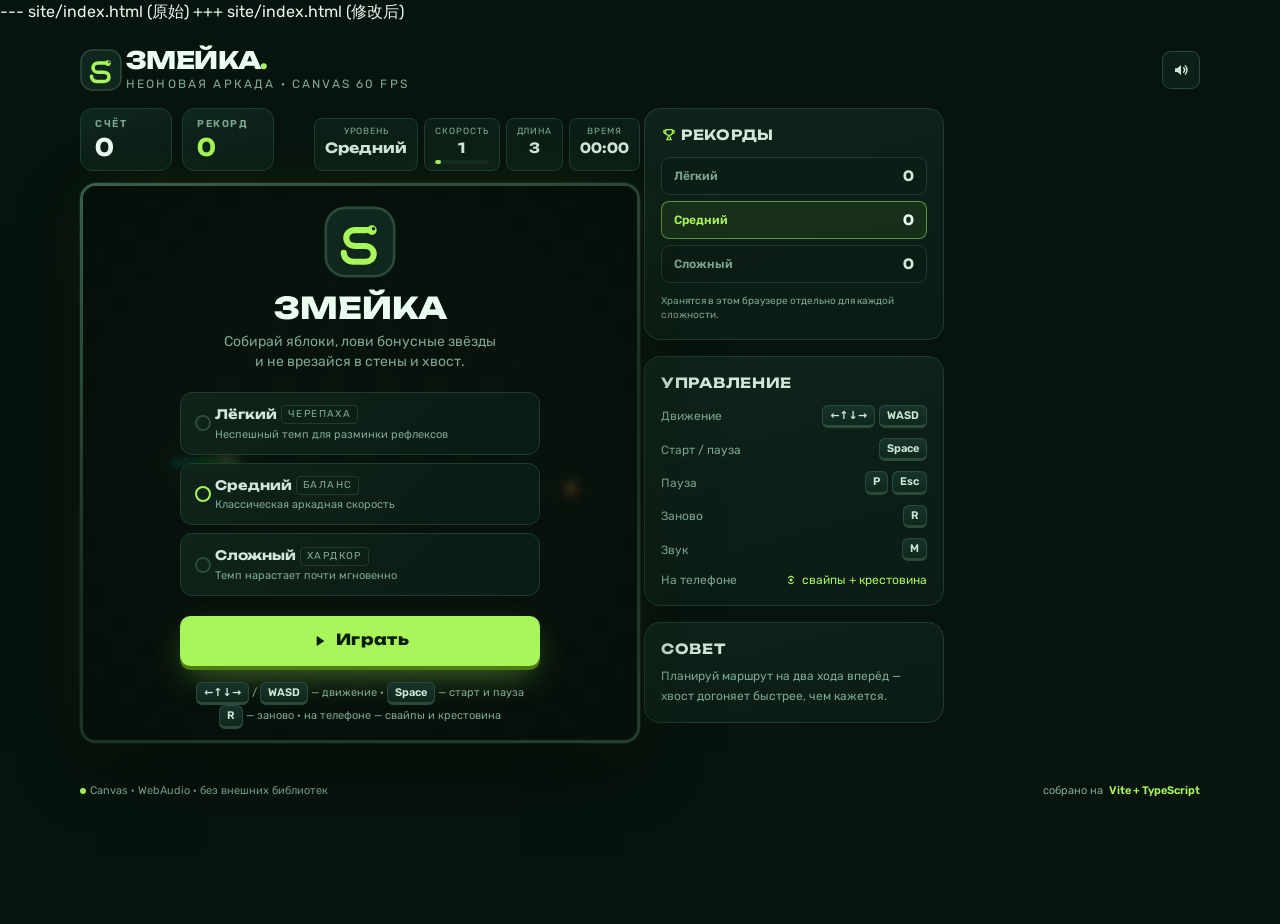
==== index.html @ 30ae53a3 "Add files via upload" ====
--- site/index.html (原始)


+++ site/index.html (修改后)
<!doctype html>
<html lang="ru">
  <head>
    <meta charset="UTF-8" />
    <meta name="viewport" content="width=device-width, initial-scale=1.0, viewport-fit=cover" />
    <meta name="theme-color" content="#07130d" />
    <meta
      name="description"
      content="Змейка — современная аркада: управление с клавиатуры и свайпами, три уровня сложности, текущий и рекордный счёт."
    />
    <title>Змейка · Аркада</title>
    <link
      rel="icon"
      href="data:image/svg+xml,%3Csvg xmlns='http://www.w3.org/2000/svg' viewBox='0 0 100 100'%3E%3Crect width='100' height='100' rx='22' fill='%230c2019'/%3E%3Cpath d='M25 66c0 8 7 13 14 13h20c8 0 13-5 13-11s-5-11-13-11H41c-8 0-13-5-13-11s5-11 13-11h20' stroke='%23a8f65a' stroke-width='9' stroke-linecap='round' fill='none'/%3E%3Ccircle cx='66' cy='24' r='7' fill='%23a8f65a'/%3E%3C/svg%3E"
    />
    <link rel="preconnect" href="https://fonts.googleapis.com" />
    <link rel="preconnect" href="https://fonts.gstatic.com" crossorigin />
    <link
      href="https://fonts.googleapis.com/css2?family=Unbounded:wght@500;700;800;900&family=Rubik:ital,wght@0,400;0,500;0,600;0,700;1,400&display=swap"
      rel="stylesheet"
    />
    <style>
/*! tailwindcss v4.3.3 | MIT License | https://tailwindcss.com */@layer properties{@supports (((-webkit-hyphens:none)) and (not (margin-trim:inline))) or ((-moz-orient:inline) and (not (color:rgb(from red r g b)))){*,:before,:after,::backdrop{--tw-scale-x:1;--tw-scale-y:1;--tw-scale-z:1;--tw-rotate-x:initial;--tw-rotate-y:initial;--tw-rotate-z:initial;--tw-skew-x:initial;--tw-skew-y:initial;--tw-space-y-reverse:0;--tw-border-style:solid;--tw-leading:initial;--tw-font-weight:initial;--tw-tracking:initial;--tw-shadow:0 0 #0000;--tw-shadow-color:initial;--tw-shadow-alpha:100%;--tw-inset-shadow:0 0 #0000;--tw-inset-shadow-color:initial;--tw-inset-shadow-alpha:100%;--tw-ring-color:initial;--tw-ring-shadow:0 0 #0000;--tw-inset-ring-color:initial;--tw-inset-ring-shadow:0 0 #0000;--tw-ring-inset:initial;--tw-ring-offset-width:0px;--tw-ring-offset-color:#fff;--tw-ring-offset-shadow:0 0 #0000;--tw-duration:initial;--tw-translate-x:0;--tw-translate-y:0;--tw-translate-z:0}}}@layer theme{:root,:host{--font-sans:-apple-system, BlinkMacSystemFont, "Segoe UI", Roboto, "Helvetica Neue", "Noto Sans", Arial, sans-serif, "Apple Color Emoji", "Segoe UI Emoji", "Segoe UI Symbol", "Noto Color Emoji";--font-mono:ui-monospace, SFMono-Regular, Menlo, Monaco, Consolas, "Liberation Mono", "Courier New", monospace;--spacing:.25rem;--container-6xl:72rem;--text-xs:.75rem;--text-xs--line-height:calc(1 / .75);--text-sm:.875rem;--text-sm--line-height:calc(1.25 / .875);--text-base:1rem;--text-base--line-height: 1.5 ;--text-xl:1.25rem;--text-xl--line-height:calc(1.75 / 1.25);--text-2xl:1.5rem;--text-2xl--line-height:calc(2 / 1.5);--text-3xl:1.875rem;--text-3xl--line-height: 1.2 ;--font-weight-semibold:600;--font-weight-bold:700;--font-weight-extrabold:800;--tracking-tight:-.025em;--tracking-wider:.05em;--tracking-widest:.1em;--leading-tight:1.25;--leading-snug:1.375;--leading-relaxed:1.625;--radius-lg:.5rem;--radius-xl:.75rem;--radius-2xl:1rem;--default-transition-duration:.15s;--default-transition-timing-function:cubic-bezier(.4, 0, .2, 1);--default-font-family:var(--font-sans);--default-mono-font-family:var(--font-mono);--font-display:"Unbounded", "Rubik", system-ui, sans-serif;--font-body:"Rubik", "Segoe UI", system-ui, sans-serif;--color-acid:#a8f65a;--color-ink:#07130d;--color-line:#1e3d2f;--color-edge:#2c4a3c;--color-fog:#7fa894;--color-mist:#cfe8d8}}@layer base{*,:after,:before,::backdrop{box-sizing:border-box;border:0 solid;margin:0;padding:0}::file-selector-button{box-sizing:border-box;border:0 solid;margin:0;padding:0}html,:host{-webkit-text-size-adjust:100%;-moz-tab-size:4;tab-size:4;line-height:1.5;font-family:var(--default-font-family,-apple-system, BlinkMacSystemFont, "Segoe UI", Roboto, "Helvetica Neue", "Noto Sans", Arial, sans-serif, "Apple Color Emoji", "Segoe UI Emoji", "Segoe UI Symbol", "Noto Color Emoji");font-feature-settings:var(--default-font-feature-settings,normal);font-variation-settings:var(--default-font-variation-settings,normal);-webkit-tap-highlight-color:transparent}hr{height:0;color:inherit;border-top-width:1px}abbr:where([title]){-webkit-text-decoration:underline dotted;text-decoration:underline dotted}h1,h2,h3,h4,h5,h6{font-size:inherit;font-weight:inherit}a{color:inherit;-webkit-text-decoration:inherit;text-decoration:inherit}b,strong{font-weight:bolder}code,kbd,samp,pre{font-family:var(--default-mono-font-family,ui-monospace, SFMono-Regular, Menlo, Monaco, Consolas, "Liberation Mono", "Courier New", monospace);font-feature-settings:var(--default-mono-font-feature-settings,normal);font-variation-settings:var(--default-mono-font-variation-settings,normal);font-size:1em}small{font-size:80%}sub,sup{vertical-align:baseline;font-size:75%;line-height:0;position:relative}sub{bottom:-.25em}sup{top:-.5em}table{text-indent:0;border-color:inherit;border-collapse:collapse}:-moz-focusring:where(:not(iframe)){outline:auto}progress{vertical-align:baseline}summary{display:list-item}ol,ul,menu{list-style:none}img,svg,video,canvas,audio,iframe,embed,object{vertical-align:middle;display:block}img,video{max-width:100%;height:auto}button,input,select,optgroup,textarea{font:inherit;font-feature-settings:inherit;font-variation-settings:inherit;letter-spacing:inherit;color:inherit;opacity:1;background-color:#0000;border-radius:0}::file-selector-button{font:inherit;font-feature-settings:inherit;font-variation-settings:inherit;letter-spacing:inherit;color:inherit;opacity:1;background-color:#0000;border-radius:0}:where(select:is([multiple],[size])) optgroup{font-weight:bolder}:where(select:is([multiple],[size])) optgroup option{padding-inline-start:20px}::file-selector-button{margin-inline-end:4px}::placeholder{opacity:1}@supports (not ((-webkit-appearance:-apple-pay-button))) or (contain-intrinsic-size:1px){::placeholder{color:currentColor}@supports (color:color-mix(in lab,red,red)){::placeholder{color:color-mix(in oklab,currentcolor 50%,transparent)}}}textarea{resize:vertical}::-webkit-search-decoration{-webkit-appearance:none}::-webkit-date-and-time-value{min-height:1lh;text-align:inherit}::-webkit-datetime-edit{display:inline-flex}::-webkit-datetime-edit-fields-wrapper{padding:0}::-webkit-datetime-edit{padding-block:0}::-webkit-datetime-edit-year-field{padding-block:0}::-webkit-datetime-edit-month-field{padding-block:0}::-webkit-datetime-edit-day-field{padding-block:0}::-webkit-datetime-edit-hour-field{padding-block:0}::-webkit-datetime-edit-minute-field{padding-block:0}::-webkit-datetime-edit-second-field{padding-block:0}::-webkit-datetime-edit-millisecond-field{padding-block:0}::-webkit-datetime-edit-meridiem-field{padding-block:0}::-webkit-calendar-picker-indicator{line-height:1}:-moz-ui-invalid{box-shadow:none}button,input:where([type=button],[type=reset],[type=submit]){-webkit-appearance:button;-moz-appearance:button;appearance:button}::file-selector-button{-webkit-appearance:button;-moz-appearance:button;appearance:button}::-webkit-inner-spin-button{height:auto}::-webkit-outer-spin-button{height:auto}[hidden]:where(:not([hidden=until-found])){display:none!important}}@layer components;@layer utilities{.pointer-events-none{pointer-events:none}.sr-only{clip-path:inset(50%);white-space:nowrap;border-width:0;width:1px;height:1px;margin:-1px;padding:0;position:absolute;overflow:hidden}.absolute{position:absolute}.fixed{position:fixed}.relative{position:relative}.inset-0{top:0;right:0;bottom:0;left:0}.inset-\[3px\]{top:3px;right:3px;bottom:3px;left:3px}.-top-2{top:calc(var(--spacing) * -2)}.-top-32{top:calc(var(--spacing) * -32)}.-right-2{right:calc(var(--spacing) * -2)}.-right-32{right:calc(var(--spacing) * -32)}.-bottom-40{bottom:calc(var(--spacing) * -40)}.-left-32{left:calc(var(--spacing) * -32)}.-z-10{z-index:-10}.mx-auto{margin-inline:auto}.my-auto{margin-block:auto}.mt-0\.5{margin-top:calc(var(--spacing) * .5)}.mt-1{margin-top:var(--spacing)}.mt-1\.5{margin-top:calc(var(--spacing) * 1.5)}.mt-2{margin-top:calc(var(--spacing) * 2)}.mt-3{margin-top:calc(var(--spacing) * 3)}.mt-4{margin-top:calc(var(--spacing) * 4)}.mt-5{margin-top:calc(var(--spacing) * 5)}.mb-2{margin-bottom:calc(var(--spacing) * 2)}.mb-3{margin-bottom:calc(var(--spacing) * 3)}.ml-auto{margin-left:auto}.block{display:block}.contents{display:contents}.flex{display:flex}.grid{display:grid}.hidden{display:none}.inline-block{display:inline-block}.inline-flex{display:inline-flex}.h-1{height:var(--spacing)}.h-1\.5{height:calc(var(--spacing) * 1.5)}.h-4{height:calc(var(--spacing) * 4)}.h-12{height:calc(var(--spacing) * 12)}.h-14{height:calc(var(--spacing) * 14)}.h-\[480px\]{height:480px}.h-\[520px\]{height:520px}.h-full{height:100%}.min-h-\[36px\]{min-height:36px}.min-h-screen{min-height:100vh}.w-1\.5{width:calc(var(--spacing) * 1.5)}.w-4{width:calc(var(--spacing) * 4)}.w-14{width:calc(var(--spacing) * 14)}.w-48{width:calc(var(--spacing) * 48)}.w-56{width:calc(var(--spacing) * 56)}.w-60{width:calc(var(--spacing) * 60)}.w-\[480px\]{width:480px}.w-\[520px\]{width:520px}.w-fit{width:fit-content}.w-full{width:100%}.max-w-6xl{max-width:var(--container-6xl)}.max-w-\[340px\]{max-width:340px}.max-w-\[360px\]{max-width:360px}.max-w-\[560px\]{max-width:560px}.min-w-0{min-width:0}.min-w-\[70px\]{min-width:70px}.min-w-\[92px\]{min-width:92px}.shrink-0{flex-shrink:0}.scale-0{--tw-scale-x:0%;--tw-scale-y:0%;--tw-scale-z:0%;scale:var(--tw-scale-x) var(--tw-scale-y)}.transform{transform:var(--tw-rotate-x,) var(--tw-rotate-y,) var(--tw-rotate-z,) var(--tw-skew-x,) var(--tw-skew-y,)}.cursor-pointer{cursor:pointer}.resize{resize:both}.grid-cols-2{grid-template-columns:repeat(2,minmax(0,1fr))}.grid-cols-3{grid-template-columns:repeat(3,minmax(0,1fr))}.flex-col{flex-direction:column}.flex-wrap{flex-wrap:wrap}.place-items-center{place-items:center}.items-center{align-items:center}.items-end{align-items:flex-end}.items-stretch{align-items:stretch}.justify-between{justify-content:space-between}.justify-center{justify-content:center}.gap-1{gap:var(--spacing)}.gap-1\.5{gap:calc(var(--spacing) * 1.5)}.gap-2{gap:var(--spacing)}.gap-2\.5{gap:calc(var(--spacing) * 2.5)}.gap-3{gap:var(--spacing)}.gap-6{gap:var(--spacing)}:where(.space-y-1\.5>:not(:last-child)){--tw-space-y-reverse:0;margin-block-start:calc(calc(var(--spacing) * 1.5) * var(--tw-space-y-reverse));margin-block-end:calc(calc(var(--spacing) * 1.5) * calc(1 - var(--tw-space-y-reverse)))}:where(.space-y-2>:not(:last-child)){--tw-space-y-reverse:0;margin-block-start:calc(calc(var(--spacing) * 2) * var(--tw-space-y-reverse));margin-block-end:calc(calc(var(--spacing) * 2) * calc(1 - var(--tw-space-y-reverse)))}:where(.space-y-2\.5>:not(:last-child)){--tw-space-y-reverse:0;margin-block-start:calc(calc(var(--spacing) * 2.5) * var(--tw-space-y-reverse));margin-block-end:calc(calc(var(--spacing) * 2.5) * calc(1 - var(--tw-space-y-reverse)))}:where(.space-y-4>:not(:last-child)){--tw-space-y-reverse:0;margin-block-start:calc(calc(var(--spacing) * 4) * var(--tw-space-y-reverse));margin-block-end:calc(calc(var(--spacing) * 4) * calc(1 - var(--tw-space-y-reverse)))}.overflow-hidden{overflow:hidden}.overflow-x-hidden{overflow-x:hidden}.overflow-y-auto{overflow-y:auto}.rounded{border-radius:.25rem}.rounded-2xl{border-radius:var(--radius-2xl)}.rounded-\[13px\]{border-radius:13px}.rounded-full{border-radius:3.40282e38px}.rounded-lg{border-radius:var(--radius-lg)}.rounded-xl{border-radius:var(--radius-xl)}.border{border-style:var(--tw-border-style);border-width:1px}.border-2{border-style:var(--tw-border-style);border-width:2px}.border-\[rgba\(168\,246\,90\,0\.5\)\]{border-color:#a8f65a80}.border-edge{border-color:var(--color-edge)}.border-line{border-color:var(--color-line)}.bg-\[\#122b20\]{background-color:#122b20}.bg-\[rgba\(10\,29\,21\,0\.5\)\]{background-color:#0a1d1580}.bg-\[rgba\(168\,246\,90\,0\.07\)\]{background-color:#a8f65a12}.bg-acid{background-color:var(--color-acid)}.p-4{padding:calc(var(--spacing) * 4)}.p-5{padding:calc(var(--spacing) * 5)}.p-\[3px\]{padding:3px}.px-1\.5{padding-inline:calc(var(--spacing) * 1.5)}.px-2{padding-inline:calc(var(--spacing) * 2)}.px-2\.5{padding-inline:calc(var(--spacing) * 2.5)}.px-3{padding-inline:calc(var(--spacing) * 3)}.px-3\.5{padding-inline:calc(var(--spacing) * 3.5)}.px-4{padding-inline:calc(var(--spacing) * 4)}.py-0\.5{padding-block:calc(var(--spacing) * .5)}.py-1{padding-block:var(--spacing)}.py-1\.5{padding-block:calc(var(--spacing) * 1.5)}.py-2{padding-block:calc(var(--spacing) * 2)}.py-2\.5{padding-block:calc(var(--spacing) * 2.5)}.py-3{padding-block:calc(var(--spacing) * 3)}.py-3\.5{padding-block:calc(var(--spacing) * 3.5)}.py-px{padding-block:1px}.pt-6{padding-top:calc(var(--spacing) * 6)}.pb-4{padding-bottom:calc(var(--spacing) * 4)}.pb-8{padding-bottom:calc(var(--spacing) * 8)}.pb-10{padding-bottom:calc(var(--spacing) * 10)}.text-center{text-align:center}.text-left{text-align:left}.font-display{font-family:var(--font-display)}.text-2xl{font-size:var(--text-2xl);line-height:var(--tw-leading,var(--text-2xl--line-height))}.text-3xl{font-size:var(--text-3xl);line-height:var(--tw-leading,var(--text-3xl--line-height))}.text-base{font-size:var(--text-base);line-height:var(--tw-leading,var(--text-base--line-height))}.text-sm{font-size:var(--text-sm);line-height:var(--tw-leading,var(--text-sm--line-height))}.text-xl{font-size:var(--text-xl);line-height:var(--tw-leading,var(--text-xl--line-height))}.text-xs{font-size:var(--text-xs);line-height:var(--tw-leading,var(--text-xs--line-height))}.text-\[9px\]{font-size:9px}.text-\[10px\]{font-size:10px}.text-\[11px\]{font-size:11px}.text-\[12px\]{font-size:12px}.text-\[13px\]{font-size:13px}.leading-none{--tw-leading:1;line-height:1}.leading-relaxed{--tw-leading:var(--leading-relaxed);line-height:var(--leading-relaxed)}.leading-snug{--tw-leading:var(--leading-snug);line-height:var(--leading-snug)}.leading-tight{--tw-leading:var(--leading-tight);line-height:var(--leading-tight)}.font-bold{--tw-font-weight:var(--font-weight-bold);font-weight:var(--font-weight-bold)}.font-extrabold{--tw-font-weight:var(--font-weight-extrabold);font-weight:var(--font-weight-extrabold)}.font-semibold{--tw-font-weight:var(--font-weight-semibold);font-weight:var(--font-weight-semibold)}.tracking-\[0\.14em\]{--tw-tracking:.14em;letter-spacing:.14em}.tracking-\[0\.16em\]{--tw-tracking:.16em;letter-spacing:.16em}.tracking-\[0\.18em\]{--tw-tracking:.18em;letter-spacing:.18em}.tracking-tight{--tw-tracking:var(--tracking-tight);letter-spacing:var(--tracking-tight)}.tracking-wider{--tw-tracking:var(--tracking-wider);letter-spacing:var(--tracking-wider)}.tracking-widest{--tw-tracking:var(--tracking-widest);letter-spacing:var(--tracking-widest)}.text-\[\#eafff0\]{color:#eafff0}.text-acid{color:var(--color-acid)}.text-fog{color:var(--color-fog)}.text-ink{color:var(--color-ink)}.text-mist{color:var(--color-mist)}.uppercase{text-transform:uppercase}.opacity-\[0\.35\]{opacity:.35}.shadow-\[0_0_14px_rgba\(168\,246\,90\,0\.6\)\]{--tw-shadow:0 0 14px var(--tw-shadow-color,#a8f65a99);box-shadow:var(--tw-inset-shadow),var(--tw-inset-ring-shadow),var(--tw-ring-offset-shadow),var(--tw-ring-shadow),var(--tw-shadow)}.shadow-\[0_0_18px_rgba\(168\,246\,90\,0\.55\)\]{--tw-shadow:0 0 18px var(--tw-shadow-color,#a8f65a8c);box-shadow:var(--tw-inset-shadow),var(--tw-inset-ring-shadow),var(--tw-ring-offset-shadow),var(--tw-ring-shadow),var(--tw-shadow)}.transition-all{transition-property:all;transition-timing-function:var(--tw-ease,var(--default-transition-timing-function));transition-duration:var(--tw-duration,var(--default-transition-duration))}.transition-colors{transition-property:color,background-color,border-color,outline-color,text-decoration-color,fill,stroke,--tw-gradient-from,--tw-gradient-via,--tw-gradient-to;transition-timing-function:var(--tw-ease,var(--default-transition-timing-function));transition-duration:var(--tw-duration,var(--default-transition-duration))}.transition-transform{transition-property:transform,translate,scale,rotate;transition-timing-function:var(--tw-ease,var(--default-transition-timing-function));transition-duration:var(--tw-duration,var(--default-transition-duration))}.duration-150{--tw-duration:.15s;transition-duration:.15s}.duration-300{--tw-duration:.3s;transition-duration:.3s}.select-none{-webkit-user-select:none;user-select:none}.peer-checked\:scale-100:is(:where(.peer):checked~*){--tw-scale-x:100%;--tw-scale-y:100%;--tw-scale-z:100%;scale:var(--tw-scale-x) var(--tw-scale-y)}.peer-checked\:border-acid:is(:where(.peer):checked~*){border-color:var(--color-acid)}@media(hover:hover){.hover\:-translate-y-0\.5:hover{--tw-translate-y:calc(var(--spacing) * -.5);translate:var(--tw-translate-x) var(--tw-translate-y)}.hover\:border-\[rgba\(168\,246\,90\,0\.55\)\]:hover{border-color:#a8f65a8c}}@media(min-width:40rem){.sm\:flex{display:flex}.sm\:hidden{display:none}.sm\:text-2xl{font-size:var(--text-2xl);line-height:var(--tw-leading,var(--text-2xl--line-height))}.sm\:text-xs{font-size:var(--text-xs);line-height:var(--tw-leading,var(--text-xs--line-height))}}@media(min-width:64rem){.lg\:max-w-\[300px\]{max-width:300px}.lg\:flex-row{flex-direction:row}.lg\:items-start{align-items:flex-start}}}html,body{background:#07130d}body{font-family:var(--font-body);color:#e9f6ee;-webkit-font-smoothing:antialiased;text-rendering:optimizelegibility;overscroll-behavior-y:none}::selection{color:#f2ffe4;background:#a8f65a59}.tabular{font-variant-numeric:tabular-nums}.btn-primary{color:#0a1d15;font-family:var(--font-display);letter-spacing:.02em;cursor:pointer;background:#a8f65a;border-radius:.65rem;justify-content:center;align-items:center;gap:.55rem;padding:.85rem 1.7rem;font-size:.95rem;font-weight:800;transition:transform .12s,box-shadow .12s,filter .12s;display:inline-flex;box-shadow:0 4px #4d7c0f,0 14px 34px -10px #a8f65a80}.btn-primary:hover{filter:brightness(1.08);transform:translateY(-1px);box-shadow:0 5px #4d7c0f,0 18px 40px -10px #a8f65a8c}.btn-primary:active{transform:translateY(3px);box-shadow:0 1px #4d7c0f}.btn-ghost{color:#cfe8d8;font-family:var(--font-display);letter-spacing:.02em;cursor:pointer;background:#0f271da6;border:1px solid #2c4a3c;border-radius:.65rem;justify-content:center;align-items:center;gap:.5rem;padding:.72rem 1.25rem;font-size:.82rem;font-weight:700;transition:transform .12s,border-color .15s,color .15s,background .15s;display:inline-flex}.btn-ghost:hover{color:#a8f65a;background:#a8f65a0f;border-color:#a8f65a99;transform:translateY(-1px)}.btn-ghost:active{transform:translateY(1px)}.icon-btn{color:#cfe8d8;cursor:pointer;background:#0f271da6;border:1px solid #2c4a3c;border-radius:.55rem;justify-content:center;align-items:center;width:2.35rem;height:2.35rem;transition:transform .12s,border-color .15s,color .15s;display:inline-flex}.icon-btn:hover{color:#a8f65a;border-color:#a8f65aa6;transform:translateY(-1px)}.icon-btn:active{transform:translateY(1px)scale(.96)}.kbd{font-family:var(--font-body);color:#cfe8d8;white-space:nowrap;background:linear-gradient(#17342a,#0f271d);border:1px solid #2c4a3c;border-bottom-width:3px;border-radius:6px;padding:2px 7px;font-size:11px;font-weight:600;line-height:1.4;display:inline-block}@keyframes drift{0%,to{transform:translate(0)scale(1)}50%{transform:translate(70px,50px)scale(1.18)}}.animate-drift{animation:24s ease-in-out infinite drift}.animate-drift-slow{animation:36s ease-in-out infinite reverse drift}@keyframes pop{0%{opacity:0;transform:scale(.9)translateY(10px)}to{opacity:1;transform:none}}.animate-pop{animation:.3s cubic-bezier(.2,1.4,.4,1) both pop}@keyframes fadein{0%{opacity:0}to{opacity:1}}.animate-fadein{animation:.25s both fadein}@keyframes floaty{0%,to{transform:translateY(0)}50%{transform:translateY(-7px)}}.animate-floaty{animation:3.4s ease-in-out infinite floaty}@keyframes blinkdot{0%,to{opacity:1}50%{opacity:.25}}.animate-blinkdot{animation:1.6s ease-in-out infinite blinkdot}@media(prefers-reduced-motion:reduce){.animate-drift,.animate-drift-slow,.animate-floaty{animation:none}}@property --tw-scale-x{syntax:"*";inherits:false;initial-value:1}@property --tw-scale-y{syntax:"*";inherits:false;initial-value:1}@property --tw-scale-z{syntax:"*";inherits:false;initial-value:1}@property --tw-rotate-x{syntax:"*";inherits:false}@property --tw-rotate-y{syntax:"*";inherits:false}@property --tw-rotate-z{syntax:"*";inherits:false}@property --tw-skew-x{syntax:"*";inherits:false}@property --tw-skew-y{syntax:"*";inherits:false}@property --tw-space-y-reverse{syntax:"*";inherits:false;initial-value:0}@property --tw-border-style{syntax:"*";inherits:false;initial-value:solid}@property --tw-leading{syntax:"*";inherits:false}@property --tw-font-weight{syntax:"*";inherits:false}@property --tw-tracking{syntax:"*";inherits:false}@property --tw-shadow{syntax:"*";inherits:false;initial-value:0 0 #0000}@property --tw-shadow-color{syntax:"*";inherits:false}@property --tw-shadow-alpha{syntax:"<percentage>";inherits:false;initial-value:100%}@property --tw-inset-shadow{syntax:"*";inherits:false;initial-value:0 0 #0000}@property --tw-inset-shadow-color{syntax:"*";inherits:false}@property --tw-inset-shadow-alpha{syntax:"<percentage>";inherits:false;initial-value:100%}@property --tw-ring-color{syntax:"*";inherits:false}@property --tw-ring-shadow{syntax:"*";inherits:false;initial-value:0 0 #0000}@property --tw-inset-ring-color{syntax:"*";inherits:false}@property --tw-inset-ring-shadow{syntax:"*";inherits:false;initial-value:0 0 #0000}@property --tw-ring-inset{syntax:"*";inherits:false}@property --tw-ring-offset-width{syntax:"<length>";inherits:false;initial-value:0}@property --tw-ring-offset-color{syntax:"*";inherits:false;initial-value:#fff}@property --tw-ring-offset-shadow{syntax:"*";inherits:false;initial-value:0 0 #0000}@property --tw-duration{syntax:"*";inherits:false}@property --tw-translate-x{syntax:"*";inherits:false;initial-value:0}@property --tw-translate-y{syntax:"*";inherits:false;initial-value:0}@property --tw-translate-z{syntax:"*";inherits:false;initial-value:0}
    </style>
  </head>
  <body>
    <div id="root"></div>
    <script type="module">
(function(){const t=document.createElement("link").relList;if(t&&t.supports&&t.supports("modulepreload"))return;for(const a of document.querySelectorAll('link[rel="modulepreload"]'))i(a);new MutationObserver(a=>{for(const l of a)if(l.type==="childList")for(const c of l.addedNodes)c.tagName==="LINK"&&c.rel==="modulepreload"&&i(c)}).observe(document,{childList:!0,subtree:!0});function s(a){const l={};return a.integrity&&(l.integrity=a.integrity),a.referrerPolicy&&(l.referrerPolicy=a.referrerPolicy),a.crossOrigin==="use-credentials"?l.credentials="include":a.crossOrigin==="anonymous"?l.credentials="omit":l.credentials="same-origin",l}function i(a){if(a.ep)return;a.ep=!0;const l=s(a);fetch(a.href,l)}})();const k=21,z=5,H=6500,T=[{key:"easy",label:"Лёгкий",desc:"Неспешный темп для разминки рефлексов",tag:"черепаха",base:165,min:100,step:3},{key:"normal",label:"Средний",desc:"Классическая аркадная скорость",tag:"баланс",base:118,min:68,step:2.4},{key:"hard",label:"Сложный",desc:"Темп нарастает почти мгновенно",tag:"хардкор",base:86,min:50,step:1.8}],I=e=>T.find(t=>t.key===e)??T[1],j={up:{x:0,y:-1},down:{x:0,y:1},left:{x:-1,y:0},right:{x:1,y:0}},Z={up:"down",down:"up",left:"right",right:"left"},N=e=>Math.floor(Math.random()*e);function D(e){let t={x:0,y:0},s=0;do t={x:N(k),y:N(k)},s++;while(e.has(t.x+","+t.y)&&s<2e3);return t}function ee(e){const t=new Set(e.snake.map(s=>s.x+","+s.y));return t.add(e.food.x+","+e.food.y),e.bonus&&t.add(e.bonus.pos.x+","+e.bonus.pos.y),t}function O(e){const t=Math.floor(k/2),s=[{x:5,y:t},{x:4,y:t},{x:3,y:t}],i={snake:s,prev:s.map(a=>({...a})),dir:"right",queue:[],food:{x:15,y:t},bonus:null,foods:0,score:0,interval:e.base,acc:0,time:0,status:"menu",fx:{particles:[],floats:[],ripples:[],shake:0,flash:0,time:0}};return i.food=D(ee(i)),i}function q(e,t){const s=e.queue.length?e.queue[e.queue.length-1]:e.dir;return t===s||t===Z[s]?!1:e.queue.length<3?(e.queue.push(t),!0):!1}function P(e,t,s,i,a){for(let l=0;l<a;l++){const c=Math.random()*Math.PI*2,p=1.6+Math.random()*3.4;e.fx.particles.push({x:t,y:s,vx:Math.cos(c)*p,vy:Math.sin(c)*p,life:0,max:380+Math.random()*320,size:.05+Math.random()*.09,color:i})}e.fx.particles.length>220&&e.fx.particles.splice(0,e.fx.particles.length-220)}function te(e,t){let s=e.dir;for(;e.queue.length;){const o=e.queue.shift();if(o!==s&&o!==Z[s]){s=o;break}}e.dir=s;const i=e.snake[0],a={x:i.x+j[s].x,y:i.y+j[s].y},l={ate:!1,bonusAte:!1,died:!1,head:a},c=a.x<0||a.y<0||a.x>=k||a.y>=k,p=!c&&a.x===e.food.x&&a.y===e.food.y,g=!c&&e.bonus!==null&&a.x===e.bonus.pos.x&&a.y===e.bonus.pos.y,n=p||g?e.snake:e.snake.slice(0,-1),y=!c&&n.some(o=>o.x===a.x&&o.y===a.y);if(c||y)return l.died=!0,e.status="over",e.fx.shake=1,e.fx.flash=1,P(e,i.x,i.y,"#f87171",24),P(e,i.x,i.y,"#a8f65a",10),l;if(e.prev=e.snake.map(o=>({...o})),e.snake.unshift(a),p){l.ate=!0,e.score+=10,e.foods+=1,e.interval=Math.max(t.min,t.base-e.foods*t.step),P(e,e.food.x,e.food.y,"#fbbf24",12),e.fx.ripples.push({x:e.food.x,y:e.food.y,life:0,max:430,rgb:"251,191,36"}),e.fx.floats.push({x:a.x,y:a.y,text:"+10",life:0,max:720,color:"#fbbf24"});const o=new Set(e.snake.map(d=>d.x+","+d.y));e.bonus&&o.add(e.bonus.pos.x+","+e.bonus.pos.y),e.food=D(o),e.foods%z===0&&!e.bonus&&(o.add(e.food.x+","+e.food.y),e.bonus={pos:D(o),ttl:H,max:H})}else g&&e.bonus?(l.bonusAte=!0,e.score+=50,P(e,e.bonus.pos.x,e.bonus.pos.y,"#67e8f9",18),e.fx.ripples.push({x:e.bonus.pos.x,y:e.bonus.pos.y,life:0,max:540,rgb:"103,232,249"}),e.fx.floats.push({x:a.x,y:a.y,text:"+50",life:0,max:820,color:"#67e8f9"}),e.bonus=null):e.snake.pop();return e.bonus&&(e.bonus.ttl-=e.interval,e.bonus.ttl<=0&&(P(e,e.bonus.pos.x,e.bonus.pos.y,"#38bdf8",6),e.bonus=null)),l}function se(e,t){const s=e.fx;s.time+=t,s.shake=Math.max(0,s.shake-t/480),s.flash=Math.max(0,s.flash-t/430);const i=Math.exp(-t/210),a=t/1e3;for(let l=s.particles.length-1;l>=0;l--){const c=s.particles[l];if(c.life+=t,c.life>=c.max){s.particles.splice(l,1);continue}c.x+=c.vx*a,c.y+=c.vy*a,c.vx*=i,c.vy*=i}for(let l=s.floats.length-1;l>=0;l--)s.floats[l].life+=t,s.floats[l].life>=s.floats[l].max&&s.floats.splice(l,1);for(let l=s.ripples.length-1;l>=0;l--)s.ripples[l].life+=t,s.ripples[l].life>=s.ripples[l].max&&s.ripples.splice(l,1)}function ae(e,t){if(t.base===t.min)return 1;const s=(t.base-e.interval)/(t.base-t.min);return Math.max(1,Math.min(10,1+Math.round(s*9)))}const Y=e=>"snake:best:"+e;function $(e){try{return Number(localStorage.getItem(Y(e)))||0}catch{return 0}}function oe(e,t){try{localStorage.setItem(Y(e),String(t))}catch{}}function ne(){try{return localStorage.getItem("snake:muted")==="1"}catch{return!1}}function ie(e){try{localStorage.setItem("snake:muted",e?"1":"0")}catch{}}function U(e){const t=Math.floor(e/1e3),s=Math.floor(t/60);return`${String(s).padStart(2,"0")}:${String(t%60).padStart(2,"0")}`}const F=e=>e<0?0:e>1?1:e;function le(e){const t=86+e*84,s=62-e*20;return`hsl(${t} 82% ${s}%)`}function re(e,t,s,i,a,l){e.beginPath();for(let c=0;c<8;c++){const p=c%2===0?i:a,g=l+c*Math.PI/4,f=t+Math.cos(g)*p,n=s+Math.sin(g)*p;c===0?e.moveTo(f,n):e.lineTo(f,n)}e.closePath()}function de(e,t,s){const i=s/k,a=o=>(o+.5)*i,l=t.fx;if(e.clearRect(0,0,s,s),e.save(),l.shake>0){const o=l.shake*l.shake*9;e.translate((Math.random()-.5)*o,(Math.random()-.5)*o)}e.fillStyle="#0a1d15",e.fillRect(-10,-10,s+20,s+20),e.fillStyle="rgba(168,246,90,0.032)";for(let o=0;o<k;o++)for(let d=o%2===0?0:1;d<k;d+=2)e.fillRect(d*i,o*i,i,i);const c=e.createRadialGradient(s/2,s/2,s*.08,s/2,s/2,s*.62);c.addColorStop(0,"rgba(168,246,90,0.05)"),c.addColorStop(1,"rgba(168,246,90,0)"),e.fillStyle=c,e.fillRect(0,0,s,s);for(const o of l.ripples){const d=F(o.life/o.max);e.beginPath(),e.arc(a(o.x),a(o.y),Math.max(1,d*i*2.6),0,Math.PI*2),e.strokeStyle=`rgba(${o.rgb},${((1-d)*.55).toFixed(3)})`,e.lineWidth=i*.1*(1-d)+1,e.stroke()}if(t.bonus){const o=t.bonus,d=a(o.pos.x),u=a(o.pos.y),x=F(o.ttl/o.max),m=1+.08*Math.sin(l.time/140);e.beginPath(),e.arc(d,u,i*.55,-Math.PI/2,-Math.PI/2+Math.PI*2*x),e.strokeStyle="rgba(103,232,249,0.85)",e.lineWidth=Math.max(2,i*.07),e.lineCap="round",e.stroke(),e.save(),e.translate(d,u),e.rotate(l.time/620),e.scale(m,m),e.shadowColor="rgba(103,232,249,0.9)",e.shadowBlur=16,re(e,0,0,i*.34,i*.13,0),e.fillStyle="#a5f3fc",e.fill(),e.restore()}{const o=a(t.food.x),d=a(t.food.y),u=i*.3*(1+.09*Math.sin(l.time/170));e.save(),e.shadowColor="rgba(249,115,22,0.85)",e.shadowBlur=15;const x=e.createRadialGradient(o-u*.35,d-u*.4,u*.15,o,d,u);x.addColorStop(0,"#fde68a"),x.addColorStop(.55,"#fb923c"),x.addColorStop(1,"#ea580c"),e.fillStyle=x,e.beginPath(),e.arc(o,d,u,0,Math.PI*2),e.fill(),e.restore(),e.strokeStyle="#92400e",e.lineWidth=Math.max(1.4,i*.05),e.lineCap="round",e.beginPath(),e.moveTo(o,d-u),e.lineTo(o+i*.05,d-u-i*.12),e.stroke(),e.save(),e.translate(o+i*.14,d-u-i*.1),e.rotate(-.5),e.fillStyle="#4ade80",e.beginPath(),e.ellipse(0,0,i*.13,i*.06,0,0,Math.PI*2),e.fill(),e.restore()}const p=t.snake.length,g=t.status==="playing"||t.status==="paused"?F(t.acc/t.interval):1,f=new Array(p);for(let o=0;o<p;o++){const d=t.snake[o],u=t.prev[o===0?0:Math.min(o-1,t.prev.length-1)]??d;f[o]={x:a(u.x+(d.x-u.x)*g),y:a(u.y+(d.y-u.y)*g)}}const n=()=>{e.beginPath(),e.moveTo(f[0].x,f[0].y);for(let o=1;o<p;o++)e.lineTo(f[o].x,f[o].y)};e.lineCap="round",e.lineJoin="round",n(),e.strokeStyle="rgba(168,246,90,0.10)",e.lineWidth=i*1.15,e.stroke(),n(),e.strokeStyle="rgba(4,22,15,0.9)",e.lineWidth=i*.8,e.stroke();for(let o=p-1;o>=1;o--){const d=p<=1?0:o/(p-1);e.beginPath(),e.moveTo(f[o].x,f[o].y),e.lineTo(f[o-1].x,f[o-1].y),e.strokeStyle=le(d),e.lineWidth=i*(.66-.24*d),e.stroke()}{const o=f[0].x,d=f[0].y,u=i*.42;e.save(),e.shadowColor="rgba(190,242,100,0.9)",e.shadowBlur=16;const x=e.createRadialGradient(o-u*.35,d-u*.35,u*.15,o,d,u);x.addColorStop(0,"#eaffb8"),x.addColorStop(.6,"#a8f65a"),x.addColorStop(1,"#65a30d"),e.fillStyle=x,e.beginPath(),e.arc(o,d,u,0,Math.PI*2),e.fill(),e.restore();const m=j[t.dir],S=-m.y,E=m.x,L=l.time%3300<130;for(const A of[1,-1]){const B=o+m.x*i*.11+S*i*.17*A,w=d+m.y*i*.11+E*i*.17*A;e.fillStyle="#f7ffe9",e.beginPath(),L?e.ellipse(B,w,i*.105,i*.02,0,0,Math.PI*2):e.arc(B,w,i*.105,0,Math.PI*2),e.fill(),L||(e.fillStyle="#10231a",e.beginPath(),e.arc(B+m.x*i*.045,w+m.y*i*.045,i*.055,0,Math.PI*2),e.fill())}}for(const o of l.particles){const d=1-o.life/o.max;e.globalAlpha=Math.max(0,d),e.fillStyle=o.color,e.beginPath(),e.arc(a(o.x),a(o.y),Math.max(.6,o.size*i*(.5+d*.5)),0,Math.PI*2),e.fill()}e.globalAlpha=1;for(const o of l.floats){const d=o.life/o.max,u=1-d;e.globalAlpha=Math.max(0,u),e.font=`800 ${Math.max(11,i*.5)}px Unbounded, Rubik, sans-serif`,e.textAlign="center",e.textBaseline="middle";const x=a(o.y)-d*i*1.3;e.strokeStyle="rgba(4,16,11,0.8)",e.lineWidth=4,e.strokeText(o.text,a(o.x),x),e.fillStyle=o.color,e.fillText(o.text,a(o.x),x)}e.globalAlpha=1,l.flash>0&&(e.fillStyle=`rgba(248,113,113,${(l.flash*.22).toFixed(3)})`,e.fillRect(-10,-10,s+20,s+20)),e.restore();const y=e.createRadialGradient(s/2,s/2,s*.36,s/2,s/2,s*.78);y.addColorStop(0,"rgba(3,10,7,0)"),y.addColorStop(1,"rgba(3,10,7,0.55)"),e.fillStyle=y,e.fillRect(0,0,s,s)}class ce{constructor(){this.ctx=null,this.master=null,this.muted=ne()}setMuted(t){this.muted=t,ie(t)}unlock(){this.ensure()}ensure(){if(typeof window>"u")return null;if(!this.ctx){const t=window.AudioContext??window.webkitAudioContext;if(!t)return null;this.ctx=new t,this.master=this.ctx.createGain(),this.master.gain.value=.22,this.master.connect(this.ctx.destination)}return this.ctx.state==="suspended"&&this.ctx.resume(),this.ctx}tone(t,s,i="square",a=1,l,c=0){if(this.muted)return;const p=this.ensure();if(!p||!this.master)return;const g=p.currentTime+c,f=p.createOscillator(),n=p.createGain();f.type=i,f.frequency.setValueAtTime(t,g),l&&f.frequency.exponentialRampToValueAtTime(l,g+s),n.gain.setValueAtTime(1e-4,g),n.gain.exponentialRampToValueAtTime(a,g+.012),n.gain.exponentialRampToValueAtTime(1e-4,g+s),f.connect(n),n.connect(this.master),f.start(g),f.stop(g+s+.06)}eat(){this.tone(520,.09,"square",.85,800)}bonus(){[660,880,1320].forEach((t,s)=>this.tone(t,.1,"triangle",.75,void 0,s*.07))}bonusSpawn(){this.tone(980,.07,"sine",.4,1240,.12)}die(){this.tone(300,.5,"sawtooth",.85,52),this.tone(160,.6,"square",.45,38,.06)}start(){[440,660].forEach((t,s)=>this.tone(t,.08,"square",.65,void 0,s*.07))}pause(){this.tone(340,.09,"square",.5,250)}resume(){this.tone(260,.09,"square",.5,380)}ui(){this.tone(520,.05,"square",.35)}}const h=new ce,pe=T.map((e,t)=>`
  <label data-diff-opt="${e.key}"
    class="diff-opt group relative flex items-center gap-3 border border-line rounded-xl px-3.5 py-3 cursor-pointer transition-all duration-150 hover:border-[rgba(168,246,90,0.55)] hover:-translate-y-0.5"
    style="background:linear-gradient(135deg, rgba(16,38,28,0.9), rgba(10,29,21,0.92))">
    <input type="radio" name="diff" value="${e.key}" class="peer sr-only" ${t===1?"checked":""} />
    <span class="w-4 h-4 shrink-0 rounded-full border-2 border-edge grid place-items-center transition-colors peer-checked:border-acid">
      <span class="w-1.5 h-1.5 rounded-full bg-acid scale-0 transition-transform duration-150 peer-checked:scale-100"></span>
    </span>
    <span class="min-w-0">
      <span class="flex items-center gap-2">
        <span class="font-display font-bold text-[13px] text-mist">${e.label}</span>
        <span class="text-[10px] uppercase tracking-[0.14em] text-fog border border-line rounded px-1.5 py-px">${e.tag}</span>
      </span>
      <span class="block text-[11px] text-fog leading-snug mt-0.5">${e.desc}</span>
    </span>
  </label>`).join("");function fe(){const e=document.getElementById("root");e.innerHTML=`
<div class="relative min-h-screen overflow-x-hidden">
  <div class="pointer-events-none fixed inset-0 -z-10" aria-hidden="true">
    <div class="absolute inset-0"
      style="background:
        radial-gradient(900px 600px at 78% -10%, rgba(168,246,90,0.10), transparent 60%),
        radial-gradient(800px 600px at -10% 110%, rgba(56,189,248,0.07), transparent 60%),
        linear-gradient(#07130d, #081711)">
    </div>
    <div class="absolute inset-0 opacity-[0.35]"
      style="background-image:linear-gradient(rgba(168,246,90,0.045) 1px, transparent 1px), linear-gradient(90deg, rgba(168,246,90,0.045) 1px, transparent 1px); background-size:44px 44px">
    </div>
    <div class="animate-drift absolute -top-32 -right-32 w-[480px] h-[480px] rounded-full" style="background:radial-gradient(circle, rgba(168,246,90,0.13), transparent 65%)"></div>
    <div class="animate-drift-slow absolute -bottom-40 -left-32 w-[520px] h-[520px] rounded-full" style="background:radial-gradient(circle, rgba(56,189,248,0.10), transparent 65%)"></div>
    <div class="absolute inset-0" style="background:radial-gradient(ellipse at center, transparent 55%, rgba(4,10,7,0.65) 100%)"></div>
  </div>

  <header class="max-w-6xl mx-auto px-4 pt-6 pb-4 flex items-center gap-3">
    <svg width="42" height="42" viewBox="0 0 40 40" fill="none" class="shrink-0" aria-hidden="true">
      <rect x="1" y="1" width="38" height="38" rx="11" fill="#0f271d" stroke="#2c4a3c" stroke-width="1.5"/>
      <path d="M11 26c0 3 2.4 5 5.4 5h6.2c3 0 5-1.9 5-4.4s-2-4.4-5-4.4h-5.2c-3 0-5-1.9-5-4.4S14.4 13.4 17.4 13.4h6.4" stroke="#a8f65a" stroke-width="3.4" stroke-linecap="round"/>
      <circle cx="26.6" cy="13.4" r="2.7" fill="#a8f65a"/><circle cx="27.5" cy="12.6" r="0.9" fill="#0a1d15"/>
    </svg>
    <div class="min-w-0">
      <h1 class="font-display font-extrabold text-xl sm:text-2xl leading-none tracking-tight text-[#eafff0]">ЗМЕЙКА<span class="text-acid">.</span></h1>
      <p class="text-[11px] sm:text-xs text-fog mt-1 uppercase tracking-[0.18em]">неоновая аркада · canvas 60 fps</p>
    </div>
    <button id="soundBtn" class="icon-btn ml-auto" title="Звук (M)"></button>
  </header>

  <main class="max-w-6xl mx-auto px-4 pb-10 flex flex-col lg:flex-row gap-6 items-center lg:items-start">
    <section class="w-full max-w-[560px] shrink-0">
      <div class="flex items-end gap-2.5 mb-3 flex-wrap">
        <div class="rounded-xl border border-line px-3.5 py-2 min-w-[92px]" style="background:linear-gradient(160deg,#0f271d,#0a1d15)">
          <div class="text-[10px] uppercase tracking-[0.16em] text-fog font-semibold">Счёт</div>
          <div id="scoreEl" class="tabular font-display font-bold text-2xl text-[#eafff0] leading-tight">0</div>
        </div>
        <div id="bestBox" class="relative rounded-xl border border-line px-3.5 py-2 min-w-[92px]" style="background:linear-gradient(160deg,#0f271d,#0a1d15)">
          <div class="text-[10px] uppercase tracking-[0.16em] text-fog font-semibold">Рекорд</div>
          <div id="bestEl" class="tabular font-display font-bold text-2xl text-acid leading-tight">0</div>
          <span id="newBestBadge" class="hidden absolute -top-2 -right-2 text-[9px] font-bold uppercase tracking-wider bg-acid text-ink rounded-full px-2 py-0.5 shadow-[0_0_14px_rgba(168,246,90,0.6)]">new!</span>
        </div>
        <div class="flex gap-1.5 flex-wrap items-stretch ml-auto">
          <div class="rounded-lg border border-line px-2.5 py-1.5 text-center" style="background:rgba(15,39,29,0.6)">
            <div class="text-[9px] uppercase tracking-widest text-fog">Уровень</div>
            <div id="levelEl" class="font-display font-bold text-sm text-mist leading-tight">Средний</div>
          </div>
          <div class="rounded-lg border border-line px-2.5 py-1.5 text-center min-w-[70px]" style="background:rgba(15,39,29,0.6)">
            <div class="text-[9px] uppercase tracking-widest text-fog">Скорость</div>
            <div id="speedEl" class="font-display font-bold text-sm text-mist leading-tight">1</div>
            <div class="h-1 w-full bg-[#122b20] rounded-full mt-1 overflow-hidden"><div id="speedFill" class="h-full bg-acid rounded-full transition-all duration-300" style="width:10%"></div></div>
          </div>
          <div class="rounded-lg border border-line px-2.5 py-1.5 text-center" style="background:rgba(15,39,29,0.6)">
            <div class="text-[9px] uppercase tracking-widest text-fog">Длина</div>
            <div id="lenEl" class="tabular font-display font-bold text-sm text-mist leading-tight">3</div>
          </div>
          <div class="rounded-lg border border-line px-2.5 py-1.5 text-center" style="background:rgba(15,39,29,0.6)">
            <div class="text-[9px] uppercase tracking-widest text-fog">Время</div>
            <div id="timeEl" class="tabular font-display font-bold text-sm text-mist leading-tight">00:00</div>
          </div>
        </div>
      </div>

      <div id="board" class="relative select-none" style="touch-action:none">
        <div class="rounded-2xl p-[3px]" style="background:linear-gradient(160deg,#3a5f4c,#172e23 55%,#233f31); box-shadow:0 24px 70px -18px rgba(0,0,0,0.8), 0 0 0 1px rgba(168,246,90,0.08), 0 0 60px -12px rgba(168,246,90,0.12)">
          <div class="rounded-[13px] overflow-hidden" style="background:#0a1d15">
            <canvas id="game" class="block w-full"></canvas>
          </div>
        </div>

        <div id="menuOv" class="absolute inset-[3px] rounded-[13px] flex items-center justify-center p-5 overflow-y-auto" style="background:rgba(6,16,11,0.86); backdrop-filter:blur(3px)">
          <div class="animate-pop text-center max-w-[360px] w-full my-auto">
            <div class="animate-floaty inline-block mb-3">
              <svg width="72" height="72" viewBox="0 0 40 40" fill="none" aria-hidden="true">
                <rect x="1" y="1" width="38" height="38" rx="11" fill="#0f271d" stroke="#2c4a3c" stroke-width="1.5"/>
                <path d="M11 26c0 3 2.4 5 5.4 5h6.2c3 0 5-1.9 5-4.4s-2-4.4-5-4.4h-5.2c-3 0-5-1.9-5-4.4S14.4 13.4 17.4 13.4h6.4" stroke="#a8f65a" stroke-width="3.4" stroke-linecap="round"/>
                <circle cx="26.6" cy="13.4" r="2.7" fill="#a8f65a"/><circle cx="27.5" cy="12.6" r="0.9" fill="#0a1d15"/>
              </svg>
            </div>
            <h2 class="font-display font-extrabold text-3xl text-[#eafff0]">ЗМЕЙКА</h2>
            <p class="text-fog text-sm mt-1.5">Собирай яблоки, лови бонусные звёзды<br/>и не врезайся в стены и хвост.</p>
            <div class="mt-5 text-left space-y-2">${pe}</div>
            <button id="playBtn" class="btn-primary w-full mt-5 text-base py-3.5">
              <svg width="16" height="16" viewBox="0 0 24 24" fill="none"><path d="M8.5 5.4v13.2c0 .5.55.8.98.53l10.1-6.6a.63.63 0 0 0 0-1.06L9.48 4.87a.63.63 0 0 0-.98.53Z" fill="currentColor"/></svg>
              Играть
            </button>
            <p class="mt-4 text-[11px] text-fog leading-relaxed">
              <span class="kbd">←↑↓→</span> / <span class="kbd">WASD</span> — движение · <span class="kbd">Space</span> — старт и пауза<br/>
              <span class="kbd">R</span> — заново · на телефоне — свайпы и крестовина
            </p>
          </div>
        </div>

        <div id="pauseOv" class="hidden absolute inset-[3px] rounded-[13px] flex items-center justify-center p-5" style="background:rgba(6,16,11,0.82); backdrop-filter:blur(3px)">
          <div class="animate-pop text-center">
            <div class="inline-flex items-center justify-center w-14 h-14 rounded-2xl border border-line mb-3" style="background:#0f271d">
              <svg width="24" height="24" viewBox="0 0 24 24" fill="none"><rect x="6.2" y="4.8" width="4" height="14.4" rx="1.2" fill="#a8f65a"/><rect x="13.8" y="4.8" width="4" height="14.4" rx="1.2" fill="#a8f65a"/></svg>
            </div>
            <h2 class="font-display font-extrabold text-2xl text-[#eafff0]">ПАУЗА</h2>
            <p class="text-fog text-xs mt-1">Змейка терпеливо ждёт</p>
            <div class="mt-5 flex flex-col gap-2.5 w-56 mx-auto">
              <button id="resumeBtn" class="btn-primary">Продолжить</button>
              <button id="pauseRestartBtn" class="btn-ghost">Начать заново</button>
              <button id="pauseMenuBtn" class="btn-ghost">В меню</button>
            </div>
          </div>
        </div>

        <div id="overOv" class="hidden absolute inset-[3px] rounded-[13px] flex items-center justify-center p-5 overflow-y-auto" style="background:rgba(6,16,11,0.86); backdrop-filter:blur(3px)">
          <div class="animate-pop text-center max-w-[340px] w-full my-auto">
            <div id="overRecordBadge" class="hidden mx-auto mb-3 w-fit items-center gap-1.5 text-[11px] font-bold uppercase tracking-wider bg-acid text-ink rounded-full px-3 py-1 shadow-[0_0_18px_rgba(168,246,90,0.55)]">
              <svg width="12" height="12" viewBox="0 0 24 24" fill="none"><path d="M7 4h10v3.5A5 5 0 0 1 7 7.5V4Zm0 1.5H4.5A0.5.5 0 0 0 4 6c0 2.4 1.4 4 3.6 4.4M17 5.5h2.5a.5.5 0 0 1 .5.5c0 2.4-1.4 4-3.6 4.4M12 12.5V15m-3.5 4h7M10 15h4l.6 4H9.4L10 15Z" stroke="currentColor" stroke-width="2" stroke-linecap="round" stroke-linejoin="round"/></svg>
              Новый рекорд!
            </div>
            <h2 class="font-display font-extrabold text-3xl text-[#eafff0]">ИГРА ОКОНЧЕНА</h2>
            <p id="overReason" class="text-fog text-sm mt-1">Змейка врезалась в стену</p>
            <div class="mt-4 grid grid-cols-2 gap-2.5">
              <div class="rounded-xl border border-line px-3 py-2.5" style="background:rgba(15,39,29,0.7)">
                <div class="text-[10px] uppercase tracking-widest text-fog">Счёт</div>
                <div id="overScore" class="tabular font-display font-bold text-2xl text-[#eafff0]">0</div>
              </div>
              <div class="rounded-xl border border-line px-3 py-2.5" style="background:rgba(15,39,29,0.7)">
                <div class="text-[10px] uppercase tracking-widest text-fog">Рекорд</div>
                <div id="overBest" class="tabular font-display font-bold text-2xl text-acid">0</div>
              </div>
            </div>
            <div class="mt-4 flex flex-wrap justify-center gap-2 text-[11px] text-fog">
              <span class="border border-line rounded-full px-2.5 py-1">Длина: <b id="overLen" class="tabular text-mist">3</b></span>
              <span class="border border-line rounded-full px-2.5 py-1">Яблок: <b id="overFood" class="tabular text-mist">0</b></span>
              <span class="border border-line rounded-full px-2.5 py-1">Время: <b id="overTime" class="tabular text-mist">00:00</b></span>
            </div>
            <div class="mt-5 flex flex-col gap-2.5 w-60 mx-auto">
              <button id="againBtn" class="btn-primary">Ещё раз <span class="kbd">R</span></button>
              <button id="overMenuBtn" class="btn-ghost">В меню</button>
            </div>
          </div>
        </div>
      </div>

      <div id="dpad" class="mt-4 grid grid-cols-3 gap-1.5 w-48 mx-auto sm:hidden">
        <div></div>
        <button data-dpad="up" class="icon-btn w-full h-12 text-acid" aria-label="Вверх"><svg width="20" height="20" viewBox="0 0 24 24" fill="none"><path d="m6 14.2 6-6 6 6" stroke="currentColor" stroke-width="2.4" stroke-linecap="round" stroke-linejoin="round"/></svg></button>
        <div></div>
        <button data-dpad="left" class="icon-btn w-full h-12 text-acid" aria-label="Влево"><svg width="20" height="20" viewBox="0 0 24 24" fill="none"><path d="m6 14.2 6-6 6 6" stroke="currentColor" stroke-width="2.4" stroke-linecap="round" stroke-linejoin="round" transform="rotate(-90 12 12)"/></svg></button>
        <button data-dpad="down" class="icon-btn w-full h-12 text-acid" aria-label="Вниз"><svg width="20" height="20" viewBox="0 0 24 24" fill="none"><path d="m6 14.2 6-6 6 6" stroke="currentColor" stroke-width="2.4" stroke-linecap="round" stroke-linejoin="round" transform="rotate(180 12 12)"/></svg></button>
        <button data-dpad="right" class="icon-btn w-full h-12 text-acid" aria-label="Вправо"><svg width="20" height="20" viewBox="0 0 24 24" fill="none"><path d="m6 14.2 6-6 6 6" stroke="currentColor" stroke-width="2.4" stroke-linecap="round" stroke-linejoin="round" transform="rotate(90 12 12)"/></svg></button>
      </div>
      <p class="mt-2 text-center text-[10px] text-fog sm:hidden uppercase tracking-[0.16em]">свайпы по полю тоже работают</p>
    </section>

    <aside class="w-full max-w-[560px] lg:max-w-[300px] space-y-4">
      <div class="rounded-2xl border border-line p-4" style="background:linear-gradient(165deg, rgba(16,38,28,0.85), rgba(10,29,21,0.9))">
        <div class="flex items-center gap-2 mb-3">
          <svg width="16" height="16" viewBox="0 0 24 24" fill="none"><path d="M7 4h10v3.5A5 5 0 0 1 7 7.5V4Zm0 1.5H4.5A0.5.5 0 0 0 4 6c0 2.4 1.4 4 3.6 4.4M17 5.5h2.5a.5.5 0 0 1 .5.5c0 2.4-1.4 4-3.6 4.4M12 12.5V15m-3.5 4h7M10 15h4l.6 4H9.4L10 15Z" stroke="#a8f65a" stroke-width="1.8" stroke-linecap="round" stroke-linejoin="round"/></svg>
          <h3 class="font-display font-bold text-sm text-mist uppercase tracking-wider">Рекорды</h3>
        </div>
        <div id="recordsBox" class="space-y-1.5"></div>
        <p class="text-[10px] text-fog mt-3 leading-snug">Хранятся в этом браузере отдельно для каждой сложности.</p>
      </div>

      <div class="rounded-2xl border border-line p-4" style="background:linear-gradient(165deg, rgba(16,38,28,0.85), rgba(10,29,21,0.9))">
        <h3 class="font-display font-bold text-sm text-mist uppercase tracking-wider mb-3">Управление</h3>
        <ul class="space-y-2.5 text-[12px] text-fog">
          <li class="flex items-center justify-between gap-2"><span>Движение</span><span class="flex gap-1"><span class="kbd">←↑↓→</span><span class="kbd">WASD</span></span></li>
          <li class="flex items-center justify-between gap-2"><span>Старт / пауза</span><span class="kbd">Space</span></li>
          <li class="flex items-center justify-between gap-2"><span>Пауза</span><span class="flex gap-1"><span class="kbd">P</span><span class="kbd">Esc</span></span></li>
          <li class="flex items-center justify-between gap-2"><span>Заново</span><span class="kbd">R</span></li>
          <li class="flex items-center justify-between gap-2"><span>Звук</span><span class="kbd">M</span></li>
          <li class="flex items-center justify-between gap-2"><span>На телефоне</span>
            <span class="inline-flex items-center gap-1 text-acid">
              <svg width="14" height="14" viewBox="0 0 24 24" fill="none"><circle cx="12" cy="12" r="2.4" fill="currentColor"/><path d="M7.8 7.8a6 6 0 0 1 8.4 0M16.2 16.2a6 6 0 0 1-8.4 0" stroke="currentColor" stroke-width="1.9" stroke-linecap="round"/></svg>
              свайпы + крестовина
            </span>
          </li>
        </ul>
      </div>

      <div class="rounded-2xl border border-line p-4" style="background:linear-gradient(165deg, rgba(16,38,28,0.85), rgba(10,29,21,0.9))">
        <h3 class="font-display font-bold text-sm text-mist uppercase tracking-wider mb-2">Совет</h3>
        <p id="tipEl" class="text-[12px] text-fog leading-relaxed min-h-[36px]" style="transition:opacity 0.4s ease"></p>
      </div>
    </aside>
  </main>

  <footer class="max-w-6xl mx-auto px-4 pb-8 flex flex-wrap items-center gap-2 text-[11px] text-fog">
    <span class="w-1.5 h-1.5 rounded-full bg-acid animate-blinkdot inline-block"></span>
    <span>Canvas · WebAudio · без внешних библиотек</span>
    <span class="ml-auto hidden sm:flex items-center gap-1.5">собрано на <span class="text-acid font-semibold">Vite + TypeScript</span></span>
  </footer>
</div>`;const t=r=>document.getElementById(r),s=t("game"),i=s.getContext("2d"),a={score:t("scoreEl"),best:t("bestEl"),bestBox:t("bestBox"),newBestBadge:t("newBestBadge"),level:t("levelEl"),speed:t("speedEl"),speedFill:t("speedFill"),len:t("lenEl"),time:t("timeEl"),menuOv:t("menuOv"),pauseOv:t("pauseOv"),overOv:t("overOv"),overScore:t("overScore"),overBest:t("overBest"),overLen:t("overLen"),overFood:t("overFood"),overTime:t("overTime"),overReason:t("overReason"),overRecordBadge:t("overRecordBadge"),recordsBox:t("recordsBox"),tip:t("tipEl"),soundBtn:t("soundBtn")},l='<svg width="18" height="18" viewBox="0 0 24 24" fill="none"><path d="M4 9.5v5h3.2L12 18.6V5.4L7.2 9.5H4Z" fill="currentColor"/><path d="M15.5 9a4.3 4.3 0 0 1 0 6M17.8 6.5a8 8 0 0 1 0 11" stroke="currentColor" stroke-width="1.9" stroke-linecap="round"/></svg>',c='<svg width="18" height="18" viewBox="0 0 24 24" fill="none"><path d="M4 9.5v5h3.2L12 18.6V5.4L7.2 9.5H4Z" fill="currentColor"/><path d="m15.5 9.5 5 5m0-5-5 5" stroke="currentColor" stroke-width="2" stroke-linecap="round"/></svg>';let p=localStorage.getItem("snake:diff")||"normal";I(p)||(p="normal");let g=I(p);const f={easy:$("easy"),normal:$("normal"),hard:$("hard")};let n=O(g),y=320,o=0,d=!1;const u=["Планируй маршрут на два хода вперёд — хвост догоняет быстрее, чем кажется.","Каждые 5 яблок появляется звезда на +50 очков. Она исчезает через 6,5 секунд!","Вдоль стены проще обогнуть собственный хвост — используй края поля.","Очередь команд хранит до 3 поворотов: зажимай сложные манёвры заранее.","Следи за шкалой скорости: чем длиннее змейка, тем меньше права на ошибку."];let x=0;a.tip.textContent=u[0],setInterval(()=>{x=(x+1)%u.length,a.tip.style.opacity="0",setTimeout(()=>{a.tip.textContent=u[x],a.tip.style.opacity="1"},260)},9e3);function m(){a.recordsBox.innerHTML=T.map(r=>`
      <div class="flex items-center justify-between rounded-lg px-3 py-2 border transition-colors ${r.key===p?"border-[rgba(168,246,90,0.5)] bg-[rgba(168,246,90,0.07)]":"border-line bg-[rgba(10,29,21,0.5)]"}">
        <span class="text-[12px] font-semibold ${r.key===p?"text-acid":"text-fog"}">${r.label}</span>
        <span class="tabular font-display font-bold text-sm ${r.key===p?"text-[#eafff0]":"text-mist"}">${f[r.key]}</span>
      </div>`).join("")}function S(){a.score.textContent=String(n.score),a.best.textContent=String(f[p]),a.len.textContent=String(n.snake.length),a.time.textContent=U(n.time);const r=ae(n,g);a.speed.textContent=String(r),a.speedFill.style.width=r*10+"%"}function E(){a.soundBtn.innerHTML=h.muted?c:l,a.soundBtn.title=h.muted?"Включить звук (M)":"Выключить звук (M)"}function L(){const r=s.parentElement.getBoundingClientRect().width;y=Math.max(200,Math.min(r,620));const b=Math.min(window.devicePixelRatio||1,2);s.width=Math.round(y*b),s.height=Math.round(y*b),s.style.height=y+"px",i.setTransform(b,0,0,b,0,0)}window.addEventListener("resize",L);function A(r){h.die();const b=n.score>f[p];b&&(f[p]=n.score,oe(p,n.score),m()),a.overScore.textContent=String(n.score),a.overBest.textContent=String(f[p]),a.overLen.textContent=String(n.snake.length),a.overFood.textContent=String(n.foods),a.overTime.textContent=U(n.time),a.overRecordBadge.classList.toggle("hidden",!b),a.overRecordBadge.style.display=b?"inline-flex":"none";const v=r.head;a.overReason.textContent=v.x<0||v.y<0||v.x>=k||v.y>=k?"Змейка врезалась в стену":"Змейка укусила себя за хвост",w("over")}function B(r){requestAnimationFrame(B);const b=Math.min(50,r-o);if(o=r,n.status==="playing"){n.time+=b,n.acc+=b;let v=0;for(;n.acc>=n.interval&&n.status==="playing"&&v++<4;){n.acc-=n.interval;const M=te(n,g);M.died?A(M):(M.ate&&(h.eat(),n.foods%5===0&&n.bonus&&h.bonusSpawn()),M.bonusAte&&h.bonus(),n.score>f[p]&&!d&&(d=!0,a.newBestBadge.classList.remove("hidden"),a.bestBox.style.borderColor="rgba(168,246,90,0.65)"))}}se(n,b),de(i,n,y),S()}function w(r){a.menuOv.classList.toggle("hidden",r!=="menu"),a.pauseOv.classList.toggle("hidden",r!=="pause"),a.overOv.classList.toggle("hidden",r!=="over")}function C(){h.unlock(),n=O(g),n.status="playing",n.acc=0,d=!1,a.newBestBadge.classList.add("hidden"),a.bestBox.style.borderColor="",w("none"),h.start(),S()}function V(){n.status==="playing"&&(n.status="paused",n.acc=0,w("pause"),h.pause())}function W(){n.status==="paused"&&(n.status="playing",w("none"),h.resume())}function _(){n.status==="playing"?V():n.status==="paused"&&W()}function G(){n=O(g),n.status="menu",w("menu")}function X(r){p=r,g=I(r);try{localStorage.setItem("snake:diff",r)}catch{}a.level.textContent=g.label,n.interval=g.base,m(),S()}const J={ArrowUp:"up",ArrowDown:"down",ArrowLeft:"left",ArrowRight:"right",KeyW:"up",KeyS:"down",KeyA:"left",KeyD:"right"};window.addEventListener("keydown",r=>{const b=J[r.code];if(b){r.preventDefault(),h.unlock(),(n.status==="menu"||n.status==="over")&&C(),q(n,b)&&h.ui();return}switch(r.code){case"Space":case"Enter":r.preventDefault(),h.unlock(),n.status==="menu"||n.status==="over"?C():_();break;case"KeyP":case"Escape":(n.status==="playing"||n.status==="paused")&&_();break;case"KeyR":n.status!=="menu"&&C();break;case"KeyM":h.setMuted(!h.muted),E();break}});let R=null;s.addEventListener("touchstart",r=>{h.unlock();const b=r.touches[0];R={x:b.clientX,y:b.clientY}},{passive:!0}),s.addEventListener("touchmove",r=>r.preventDefault(),{passive:!1}),s.addEventListener("touchend",r=>{if(!R)return;const b=r.changedTouches[0],v=b.clientX-R.x,M=b.clientY-R.y;if(R=null,Math.max(Math.abs(v),Math.abs(M))<24)return;const Q=Math.abs(v)>Math.abs(M)?v>0?"right":"left":M>0?"down":"up";n.status==="playing"&&q(n,Q)&&h.ui()},{passive:!0}),document.querySelectorAll("[data-dpad]").forEach(r=>{const b=r.dataset.dpad;r.addEventListener("pointerdown",v=>{v.preventDefault(),h.unlock(),n.status==="playing"&&q(n,b)&&h.ui()})}),t("playBtn").addEventListener("click",C),t("againBtn").addEventListener("click",C),t("resumeBtn").addEventListener("click",W),t("pauseRestartBtn").addEventListener("click",C),t("pauseMenuBtn").addEventListener("click",G),t("overMenuBtn").addEventListener("click",G),a.soundBtn.addEventListener("click",()=>{h.unlock(),h.setMuted(!h.muted),E(),h.muted||h.ui()}),document.querySelectorAll("[data-diff-opt]").forEach(r=>{r.addEventListener("click",()=>{const b=r.dataset.diffOpt,v=r.querySelector("input");v&&(v.checked=!0),h.unlock(),X(b),h.ui()})}),document.addEventListener("visibilitychange",()=>{document.hidden&&n.status==="playing"&&V()});const K=document.querySelector(`input[name="diff"][value="${p}"]`);K&&(K.checked=!0),a.level.textContent=g.label,E(),m(),L(),S(),o=performance.now(),requestAnimationFrame(B)}fe();
    </script>
  </body>
</html>
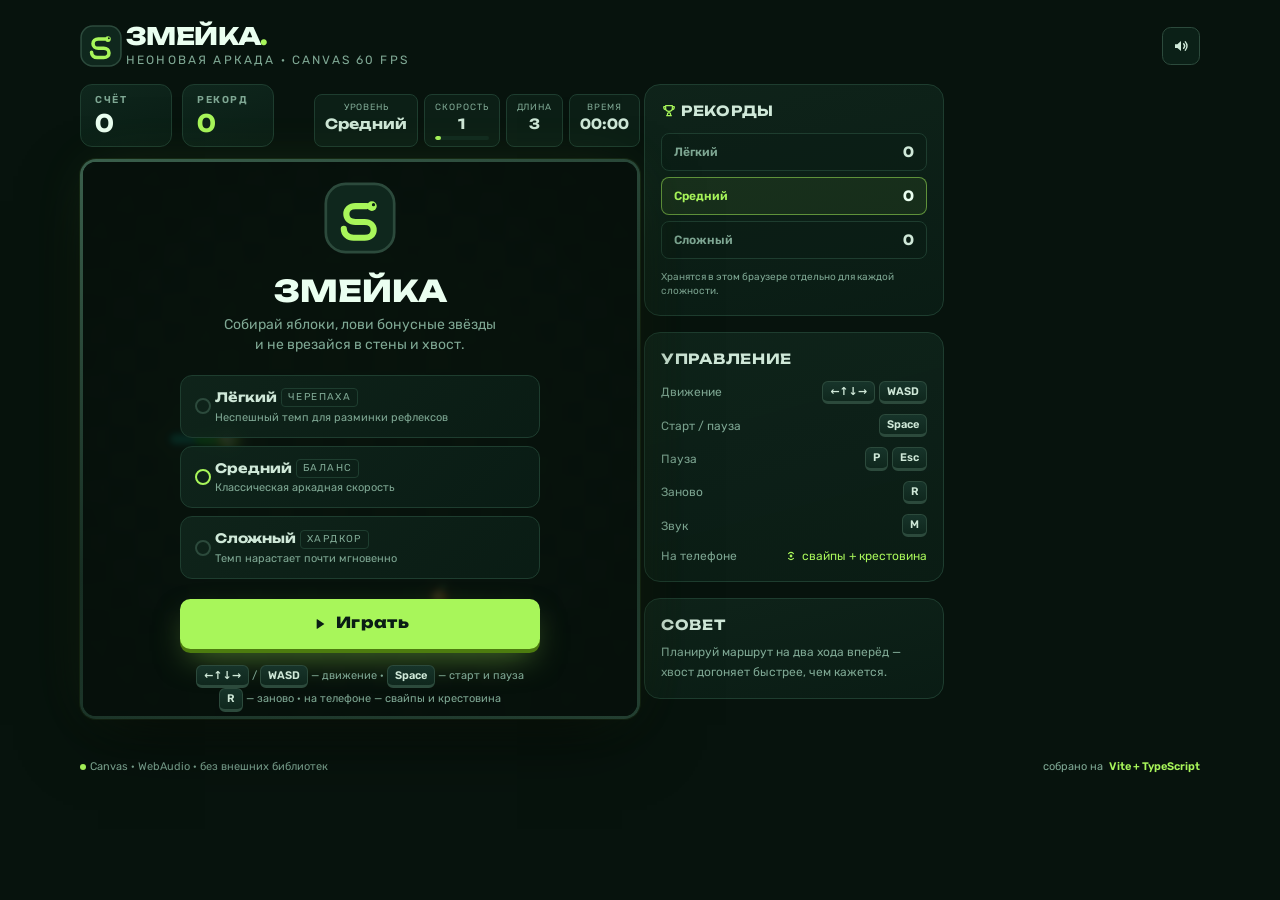
==== commit 143718b1: "Fix standalone game and publish browser release" ====
--- a/index.html
+++ b/index.html
@@ -1,7 +1,3 @@
---- site/index.html (原始)
-
-
-+++ site/index.html (修改后)
 <!doctype html>
 <html lang="ru">
   <head>
@@ -234,7 +230,7 @@
     <span>Canvas · WebAudio · без внешних библиотек</span>
     <span class="ml-auto hidden sm:flex items-center gap-1.5">собрано на <span class="text-acid font-semibold">Vite + TypeScript</span></span>
   </footer>
-</div>`;const t=r=>document.getElementById(r),s=t("game"),i=s.getContext("2d"),a={score:t("scoreEl"),best:t("bestEl"),bestBox:t("bestBox"),newBestBadge:t("newBestBadge"),level:t("levelEl"),speed:t("speedEl"),speedFill:t("speedFill"),len:t("lenEl"),time:t("timeEl"),menuOv:t("menuOv"),pauseOv:t("pauseOv"),overOv:t("overOv"),overScore:t("overScore"),overBest:t("overBest"),overLen:t("overLen"),overFood:t("overFood"),overTime:t("overTime"),overReason:t("overReason"),overRecordBadge:t("overRecordBadge"),recordsBox:t("recordsBox"),tip:t("tipEl"),soundBtn:t("soundBtn")},l='<svg width="18" height="18" viewBox="0 0 24 24" fill="none"><path d="M4 9.5v5h3.2L12 18.6V5.4L7.2 9.5H4Z" fill="currentColor"/><path d="M15.5 9a4.3 4.3 0 0 1 0 6M17.8 6.5a8 8 0 0 1 0 11" stroke="currentColor" stroke-width="1.9" stroke-linecap="round"/></svg>',c='<svg width="18" height="18" viewBox="0 0 24 24" fill="none"><path d="M4 9.5v5h3.2L12 18.6V5.4L7.2 9.5H4Z" fill="currentColor"/><path d="m15.5 9.5 5 5m0-5-5 5" stroke="currentColor" stroke-width="2" stroke-linecap="round"/></svg>';let p=localStorage.getItem("snake:diff")||"normal";I(p)||(p="normal");let g=I(p);const f={easy:$("easy"),normal:$("normal"),hard:$("hard")};let n=O(g),y=320,o=0,d=!1;const u=["Планируй маршрут на два хода вперёд — хвост догоняет быстрее, чем кажется.","Каждые 5 яблок появляется звезда на +50 очков. Она исчезает через 6,5 секунд!","Вдоль стены проще обогнуть собственный хвост — используй края поля.","Очередь команд хранит до 3 поворотов: зажимай сложные манёвры заранее.","Следи за шкалой скорости: чем длиннее змейка, тем меньше права на ошибку."];let x=0;a.tip.textContent=u[0],setInterval(()=>{x=(x+1)%u.length,a.tip.style.opacity="0",setTimeout(()=>{a.tip.textContent=u[x],a.tip.style.opacity="1"},260)},9e3);function m(){a.recordsBox.innerHTML=T.map(r=>`
+</div>`;const t=r=>document.getElementById(r),s=t("game"),i=s.getContext("2d"),a={score:t("scoreEl"),best:t("bestEl"),bestBox:t("bestBox"),newBestBadge:t("newBestBadge"),level:t("levelEl"),speed:t("speedEl"),speedFill:t("speedFill"),len:t("lenEl"),time:t("timeEl"),menuOv:t("menuOv"),pauseOv:t("pauseOv"),overOv:t("overOv"),overScore:t("overScore"),overBest:t("overBest"),overLen:t("overLen"),overFood:t("overFood"),overTime:t("overTime"),overReason:t("overReason"),overRecordBadge:t("overRecordBadge"),recordsBox:t("recordsBox"),tip:t("tipEl"),soundBtn:t("soundBtn")},l='<svg width="18" height="18" viewBox="0 0 24 24" fill="none"><path d="M4 9.5v5h3.2L12 18.6V5.4L7.2 9.5H4Z" fill="currentColor"/><path d="M15.5 9a4.3 4.3 0 0 1 0 6M17.8 6.5a8 8 0 0 1 0 11" stroke="currentColor" stroke-width="1.9" stroke-linecap="round"/></svg>',c='<svg width="18" height="18" viewBox="0 0 24 24" fill="none"><path d="M4 9.5v5h3.2L12 18.6V5.4L7.2 9.5H4Z" fill="currentColor"/><path d="m15.5 9.5 5 5m0-5-5 5" stroke="currentColor" stroke-width="2" stroke-linecap="round"/></svg>';let p="normal";try{p=localStorage.getItem("snake:diff")||"normal"}catch{}I(p)||(p="normal");let g=I(p);const f={easy:$("easy"),normal:$("normal"),hard:$("hard")};let n=O(g),y=320,o=0,d=!1;const u=["Планируй маршрут на два хода вперёд — хвост догоняет быстрее, чем кажется.","Каждые 5 яблок появляется звезда на +50 очков. Она исчезает через 6,5 секунд!","Вдоль стены проще обогнуть собственный хвост — используй края поля.","Очередь команд хранит до 3 поворотов: зажимай сложные манёвры заранее.","Следи за шкалой скорости: чем длиннее змейка, тем меньше права на ошибку."];let x=0;a.tip.textContent=u[0],setInterval(()=>{x=(x+1)%u.length,a.tip.style.opacity="0",setTimeout(()=>{a.tip.textContent=u[x],a.tip.style.opacity="1"},260)},9e3);function m(){a.recordsBox.innerHTML=T.map(r=>`
       <div class="flex items-center justify-between rounded-lg px-3 py-2 border transition-colors ${r.key===p?"border-[rgba(168,246,90,0.5)] bg-[rgba(168,246,90,0.07)]":"border-line bg-[rgba(10,29,21,0.5)]"}">
         <span class="text-[12px] font-semibold ${r.key===p?"text-acid":"text-fog"}">${r.label}</span>
         <span class="tabular font-display font-bold text-sm ${r.key===p?"text-[#eafff0]":"text-mist"}">${f[r.key]}</span>
